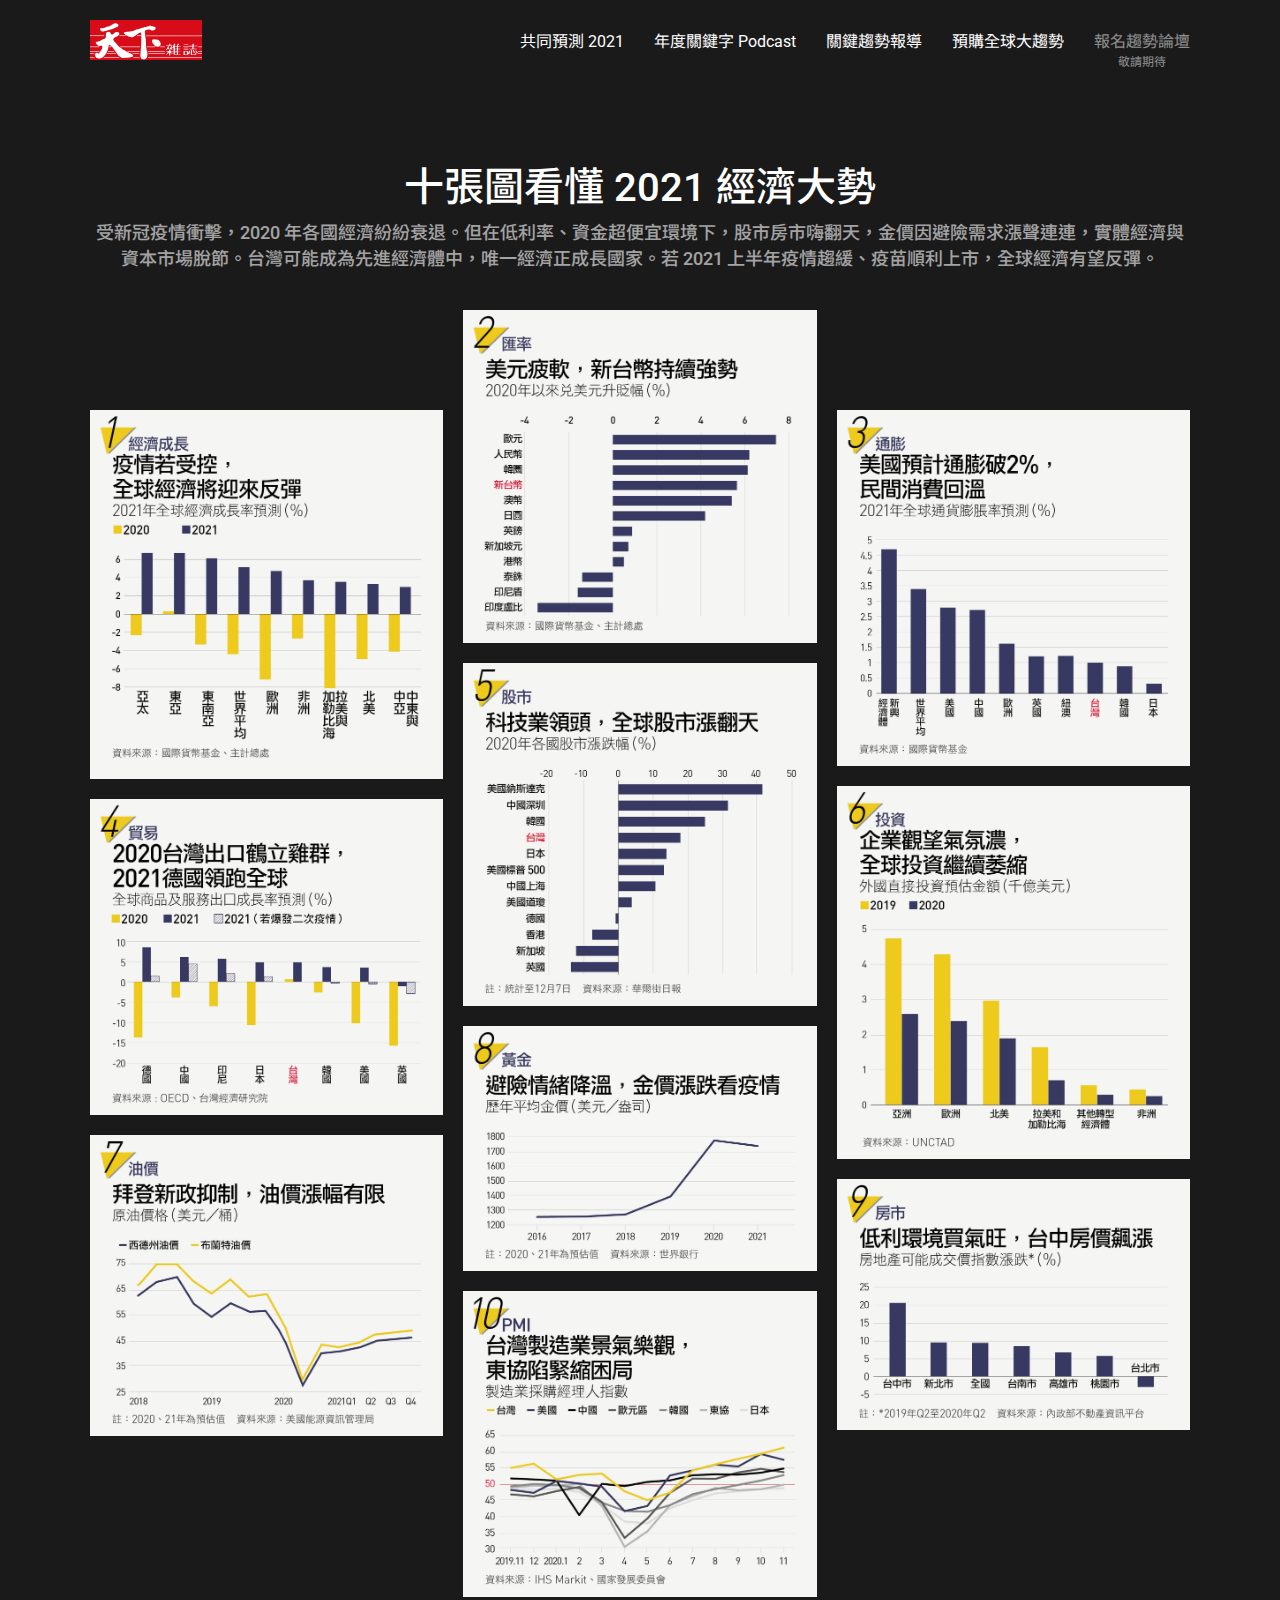
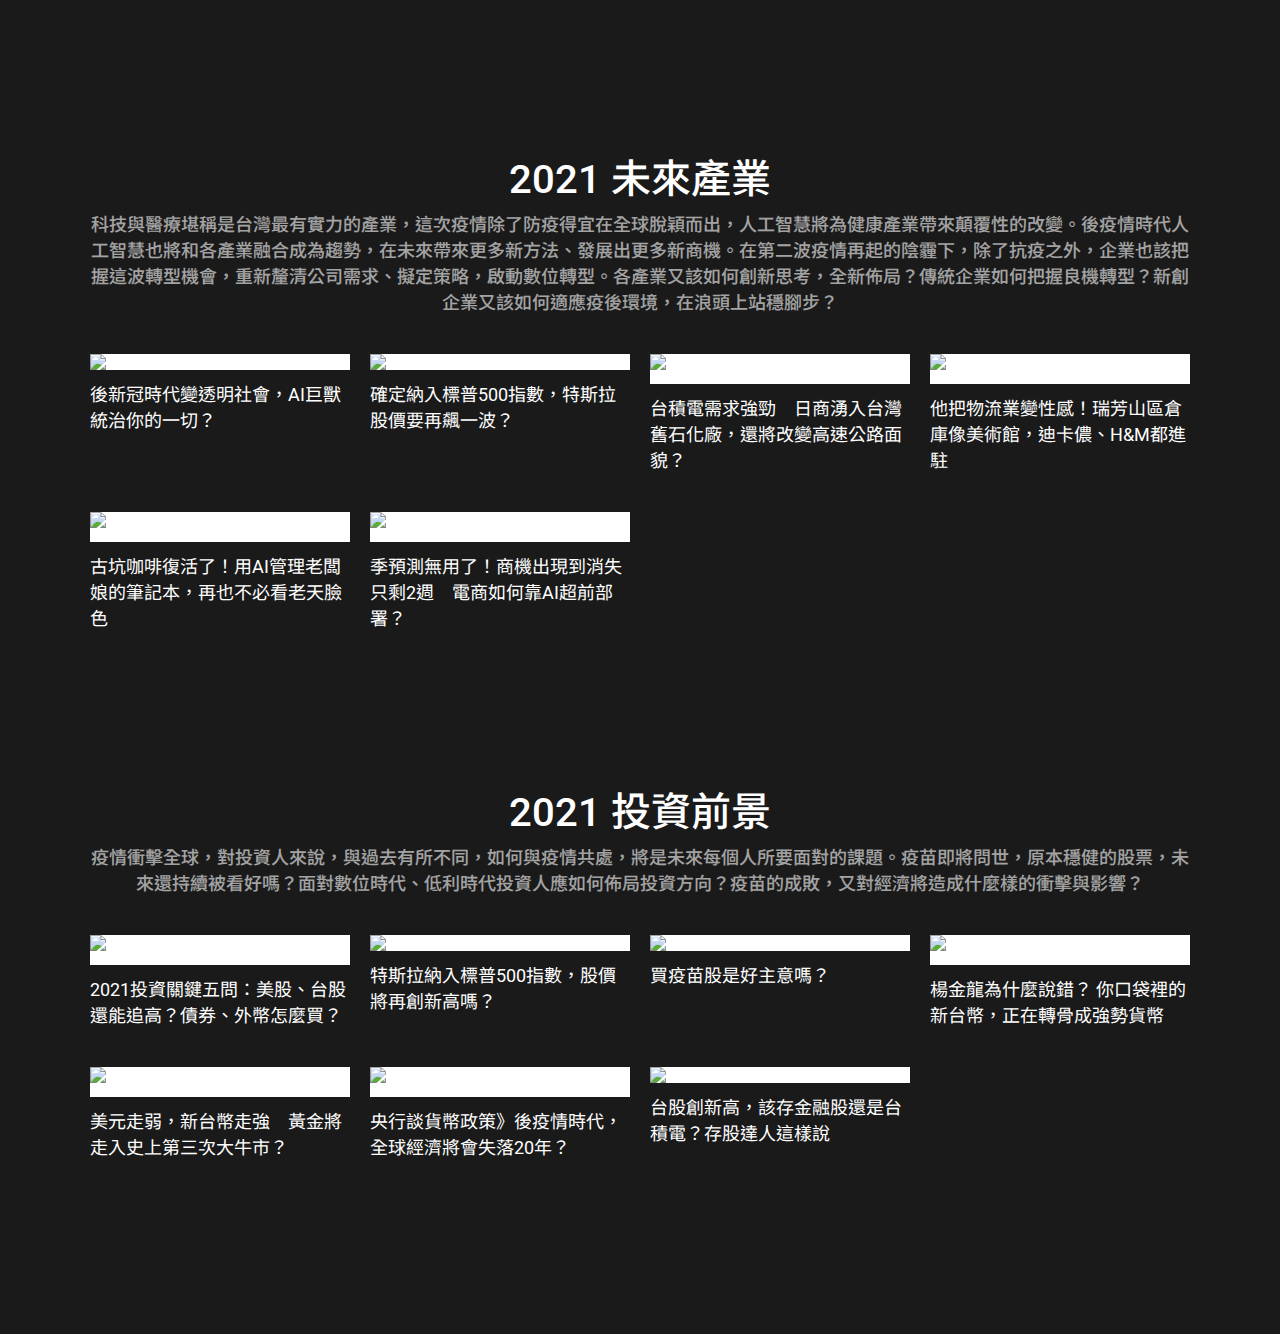
==== article.html @ dfbf4209 "關鍵趨勢報導" ====
<!DOCTYPE html>
<html lang="zh-Hant-TW">

<head>
    <meta charset="UTF-8">
    <meta name="viewport" content="width=device-width, initial-scale=1.0">
    <title>關鍵趨勢報導－2021亞洲經濟大預測－#年度12大關鍵字 #領先一步準備未來</title>
    <link rel="stylesheet" href="https://cdnjs.cloudflare.com/ajax/libs/slick-carousel/1.8.1/slick.min.css">
    <link rel="stylesheet" href="assets/css/style.css">
</head>

<body>
    <header>
        <div class="container">
            <div class="hamburger">
                <span></span>
                <span></span>
                <span></span>
            </div>
            <a href="https://www.cw.com.tw/" target="_blank" class="logo"><img src="assets/images/logo.svg" alt="天下雜誌"></a>
            <nav>
                <ul>
                    <li><a class="smooth-scroll" href="index.html#question">共同預測 2021</a></li>
                    <li><a href="keyword.html">年度關鍵字 Podcast</a></li>
                    <li><a href="article.html">關鍵趨勢報導</a></li>
                    <li><a class="smooth-scroll" href="index.html#register">預購全球大趨勢</a></li>
                    <li><a class="tbc" href="#!">報名趨勢論壇</a></li>
                </ul>
            </nav>
        </div>
    </header>
    <section class="keywords" id="keywords">
        <div class="container pb-m-40 pb-d-40">
            <h1 class="h2 my0 text-center">十張圖看懂 2021 經濟大勢</h1>
            <h5 class="mt5 mb40 text-center">
                受新冠疫情衝擊，2020 年各國經濟紛紛衰退。但在低利率、資金超便宜環境下，股市房市嗨翻天，金價因避險需求漲聲連連，實體經濟與資本市場脫節。台灣可能成為先進經濟體中，唯一經濟正成長國家。若 2021 上半年疫情趨緩、疫苗順利上市，全球經濟有望反彈。
            </h5>
            <div class="img-card-grid img-card-grid-pc mt40 mb-d-50 pb-d-60">
                <img class="sp" src="assets/images/article/2021-future-1.jpg" alt="">
                <img src="assets/images/article/2021-future-4.jpg" alt="">
                <img src="assets/images/article/2021-future-7.jpg" alt="">
                <img src="assets/images/article/2021-future-2.jpg" alt="">
                <img src="assets/images/article/2021-future-5.jpg" alt="">
                <img src="assets/images/article/2021-future-8.jpg" alt="">
                <img src="assets/images/article/2021-future-10.jpg" alt="">
                <img class="sp" src="assets/images/article/2021-future-3.jpg" alt="">
                <img src="assets/images/article/2021-future-6.jpg" alt="">
                <img src="assets/images/article/2021-future-9.jpg" alt="">
            </div>
            <div class="img-card-grid img-card-grid-mb slide-mb">
                <div>
                    <img src="assets/images/article/2021-future-1.jpg" alt="">
                </div>
                <div>
                    <img src="assets/images/article/2021-future-2.jpg" alt="">
                </div>
                <div>
                    <img src="assets/images/article/2021-future-3.jpg" alt="">
                </div>
                <div>
                    <img src="assets/images/article/2021-future-4.jpg" alt="">
                </div>
                <div>
                    <img src="assets/images/article/2021-future-5.jpg" alt="">
                </div>
                <div>
                    <img src="assets/images/article/2021-future-6.jpg" alt="">
                </div>
                <div>
                    <img src="assets/images/article/2021-future-7.jpg" alt="">
                </div>
                <div>
                    <img src="assets/images/article/2021-future-8.jpg" alt="">
                </div>
                <div>
                    <img src="assets/images/article/2021-future-9.jpg" alt="">
                </div>
                <div>
                    <img src="assets/images/article/2021-future-10.jpg" alt="">
                </div>
            </div>
        </div>
        <hr class="my0">
        <div class="container pt-m-60 pb-m-40">
            <h1 class="h2 my0 text-center">2021 未來產業</h1>
            <h5 class="mt5 mb40 text-center">
                科技與醫療堪稱是台灣最有實力的產業，這次疫情除了防疫得宜在全球脫穎而出，人工智慧將為健康產業帶來顛覆性的改變。後疫情時代人工智慧也將和各產業融合成為趨勢，在未來帶來更多新方法、發展出更多新商機。在第二波疫情再起的陰霾下，除了抗疫之外，企業也該把握這波轉型機會，重新釐清公司需求、擬定策略，啟動數位轉型。各產業又該如何創新思考，全新佈局？傳統企業如何把握良機轉型？新創企業又該如何適應疫後環境，在浪頭上站穩腳步？
            </h5>
            <div class="card-group card-group-4 slide-mb mt40 mb-d-50 pb-d-60">
                <a href="https://www.cw.com.tw/article/5101632" target="_blank" class="card mb-d-40">
                    <img src="https://storage.googleapis.com/www-cw-com-tw/article/202008/article-5f438620574fd.jpg" alt="後新冠時代變透明社會，AI巨獸統治你的一切？">
                    <div class="h5 mt10 mb0">後新冠時代變透明社會，AI巨獸統治你的一切？</div>
                </a>
                <a href="https://www.cw.com.tw/article/5102801" target="_blank" class="card mb-d-40">
                    <img src="https://storage.googleapis.com/www-cw-com-tw/article/202011/article-5fb39278b1494.jpg" alt="確定納入標普500指數，特斯拉股價要再飆一波？">
                    <div class="h5 mt10 mb0">確定納入標普500指數，特斯拉股價要再飆一波？</div>
                </a>
                <a href="https://www.cw.com.tw/article/5102483" target="_blank" class="card mb-d-40">
                    <img src="https://storage.googleapis.com/www-cw-com-tw/article/202010/article-5f97c91871b07.JPG" alt="台積電需求強勁　日商湧入台灣舊石化廠，還將改變高速公路面貌？">
                    <div class="h5 mt10 mb0">台積電需求強勁　日商湧入台灣舊石化廠，還將改變高速公路面貌？</div>
                </a>
                <a href="https://www.cw.com.tw/article/5103011" target="_blank" class="card mb-d-40">
                    <img src="https://storage.googleapis.com/www-cw-com-tw/article/202012/article-5fc76b6b85961.JPG" alt="他把物流業變性感！瑞芳山區倉庫像美術館，迪卡儂、H&M都進駐">
                    <div class="h5 mt10 mb0">他把物流業變性感！瑞芳山區倉庫像美術館，迪卡儂、H&M都進駐</div>
                </a>
                <a href="https://www.cw.com.tw/article/5102019" target="_blank" class="card mb-d-40">
                    <img src="https://storage.googleapis.com/www-cw-com-tw/article/202009/purchase-reauisition-5f68545219616.jpg" alt="古坑咖啡復活了！用AI管理老闆娘的筆記本，再也不必看老天臉色">
                    <div class="h5 mt10 mb0">古坑咖啡復活了！用AI管理老闆娘的筆記本，再也不必看老天臉色</div>
                </a>
                <a href="https://www.cw.com.tw/article/5101724" target="_blank" class="card mb-d-40">
                    <img src="https://storage.googleapis.com/www-cw-com-tw/article/202008/article-5f48b5262040c.jpg" alt="季預測無用了！商機出現到消失只剩2週　電商如何靠AI超前部署？">
                    <div class="h5 mt10 mb0">季預測無用了！商機出現到消失只剩2週　電商如何靠AI超前部署？</div>
                </a>
            </div>
        </div>
        <hr class="my0">
        <div class="container pt-m-60 pb-m-40">
            <h1 class="h2 my0 text-center">2021 投資前景</h1>
            <h5 class="mt5 mb40 text-center">
                疫情衝擊全球，對投資人來說，與過去有所不同，如何與疫情共處，將是未來每個人所要面對的課題。疫苗即將問世，原本穩健的股票，未來還持續被看好嗎？面對數位時代、低利時代投資人應如何佈局投資方向？疫苗的成敗，又對經濟將造成什麼樣的衝擊與影響？
            </h5>
            <div class="card-group card-group-4 slide-mb mt40 mb-d-60">
                <a href="https://www.cw.com.tw/article/5103087" target="_blank" class="card mb-d-40">
                    <img src="https://storage.googleapis.com/www-cw-com-tw/article/202012/article-5fd09a6ea65d0.jpg" alt="2021投資關鍵五問：美股、台股還能追高？債券、外幣怎麼買？">
                    <div class="h5 mt10 mb0">2021投資關鍵五問：美股、台股還能追高？債券、外幣怎麼買？</div>
                </a>
                <a href="https://www.cw.com.tw/article/5104018" target="_blank" class="card mb-d-40">
                    <img src="https://storage.googleapis.com/www-cw-com-tw/article/202012/article-5fdc9a2f07ecf.jpg" alt="特斯拉納入標普500指數，股價將再創新高嗎？">
                    <div class="h5 mt10 mb0">特斯拉納入標普500指數，股價將再創新高嗎？</div>
                </a>
                <a href="https://www.cw.com.tw/article/5102726" target="_blank" class="card mb-d-40">
                    <img src="https://storage.googleapis.com/www-cw-com-tw/article/202011/article-5fad09c7420c3.jpg" alt="買疫苗股是好主意嗎？">
                    <div class="h5 mt10 mb0">買疫苗股是好主意嗎？</div>
                </a>
                <a href="https://www.cw.com.tw/article/5102124" target="_blank" class="card mb-d-40">
                    <img src="https://storage.googleapis.com/www-cw-com-tw/article/202009/article-5f71fe418486e.jpg" alt="楊金龍為什麼說錯？ 楊金龍為什麼說錯？ 你口袋裡的新台幣，正在轉骨成強勢貨幣">
                    <div class="h5 mt10 mb0">楊金龍為什麼說錯？ 你口袋裡的新台幣，正在轉骨成強勢貨幣</div>
                </a>
                <a href="https://www.cw.com.tw/article/5101689" target="_blank" class="card mb-d-40">
                    <img src="https://storage.googleapis.com/www-cw-com-tw/article/202008/article-5f464f5c5f953.jpg" alt="美元走弱，新台幣走強　黃金將走入史上第三次大牛市？">
                    <div class="h5 mt10 mb0">美元走弱，新台幣走強　黃金將走入史上第三次大牛市？</div>
                </a>
                <a href="https://www.cw.com.tw/article/5101437" target="_blank" class="card mb-d-40">
                    <img src="https://storage.googleapis.com/www-cw-com-tw/article/202008/article-5f2d067b1d452.jpg" alt="央行談貨幣政策》後疫情時代，全球經濟將會失落20年？">
                    <div class="h5 mt10 mb0">央行談貨幣政策》後疫情時代，全球經濟將會失落20年？</div>
                </a>
                <a href="https://www.cw.com.tw/article/5103003" target="_blank" class="card mb-d-40">
                    <img src="https://storage.googleapis.com/www-cw-com-tw/article/202012/article-5fc62423505f6.jpg" alt="台股創新高，該存金融股還是台積電？存股達人這樣說">
                    <div class="h5 mt10 mb0">台股創新高，該存金融股還是台積電？存股達人這樣說</div>
                </a>
            </div>
        </div>
    </section>
    <script src="https://code.jquery.com/jquery-1.12.4.min.js"></script>
    <script src="https://cdnjs.cloudflare.com/ajax/libs/jquery-easing/1.4.1/jquery.easing.min.js"></script>
    <script src="https://cdnjs.cloudflare.com/ajax/libs/slick-carousel/1.8.1/slick.min.js"></script>
    <script src="assets/js/style.js"></script>
    <script src="assets/js/keywords.js"></script>
</body>

</html>
---- assets/css/style.css ----
﻿/*! normalize.css v3.0.0 | HTML5 Display Definitions | MIT License | git.io/normalize */@import url("https://fonts.googleapis.com/css2?family=Noto+Sans+TC:wght@100;300;400;500;700&display=swap");@import url("https://fonts.googleapis.com/css2?family=Roboto:wght@100;300;400;500;700&display=swap");@import url("https://fonts.googleapis.com/css2?family=Noto+Serif+TC:wght@300;400;500;600;700;900&display=swap");@import url("https://fonts.googleapis.com/css2?family=Playfair+Display:wght@400;500;600;700&display=swap");article,aside,details,figcaption,figure,footer,header,hgroup,main,nav,section,summary{display:block}audio,canvas,progress,video{display:inline-block;vertical-align:baseline}audio:not([controls]){display:none;height:0}[hidden],template{display:none}/*! normalize.css v3.0.0 | Base | MIT License | git.io/normalize */html{font-family:sans-serif;-webkit-text-size-adjust:100%;-ms-text-size-adjust:100%}body{margin:0}/*! normalize.css v3.0.0 | Links | MIT License | git.io/normalize */a{background:transparent}a:active,a:hover{outline:0}/*! normalize.css v3.0.0 | Embedded Content | MIT License | git.io/normalize */img{border:0}svg:not(:root){overflow:hidden}/*! normalize.css v3.0.0 | Figures | MIT License | git.io/normalize */figure{margin:1em 40px}hr{-moz-box-sizing:content-box;box-sizing:content-box;height:0}pre{overflow:auto}code,kbd,pre,samp{font-family:monospace, monospace;font-size:1em}/*! normalize.css v3.0.0 | Forms | MIT License | git.io/normalize */button,input,optgroup,select,textarea{color:inherit;font:inherit;margin:0}button{overflow:visible}button,select{text-transform:none}button,html input[type="button"],input[type="reset"],input[type="submit"]{-webkit-appearance:button;cursor:pointer}button[disabled],html input[disabled]{cursor:default}button::-moz-focus-inner,input::-moz-focus-inner{border:0;padding:0}input{line-height:normal}input[type="checkbox"],input[type="radio"]{box-sizing:border-box;padding:0}input[type="number"]::-webkit-inner-spin-button,input[type="number"]::-webkit-outer-spin-button{height:auto}input[type="search"]{-webkit-appearance:textfield;-moz-box-sizing:content-box;-webkit-box-sizing:content-box;box-sizing:content-box}input[type="search"]::-webkit-search-cancel-button,input[type="search"]::-webkit-search-decoration{-webkit-appearance:none}fieldset{border:1px solid #c0c0c0;margin:0 2px;padding:0.35em 0.625em 0.75em}legend{border:0;padding:0}textarea{overflow:auto}optgroup{font-weight:bold}/*! normalize.css v3.0.0 | Tables | MIT License | git.io/normalize */table{border-collapse:collapse;border-spacing:0}td,th{padding:0}ul,ol{padding-left:1.15em}.font-weight-500{font-weight:500}.font-weight-700{font-weight:700}.font-weight-900{font-weight:900}html{min-height:100%;height:100%;font-family:-apple-system, BlinkMacSystemFont, San Francisco, Roboto, Segoe UI, Helvetica Neue, sans-serif;font-size:62.5%;-webkit-font-smoothing:antialiased;-moz-osx-font-smoothing:grayscale;text-size-adjust:100%;text-rendering:optimizeLegibility}button,input,optgroup,select,textarea{font-family:inherit}.sr-only{position:absolute !important;padding:0 !important;margin:0 !important;width:0 !important;height:0 !important;font-size:0 !important}*,*::before,*::after{-moz-box-sizing:border-box;-webkit-box-sizing:border-box;box-sizing:border-box}body{position:relative;min-height:100%;height:100%;background-color:#1a1a1a}@media (min-width: 1024px){body{font-family:'Roboto', 'Noto Sans TC', '思源黑體 TC', '思源黑體 TW', '思源黑體', '微軟正黑體', '繁黑體', 'Microsoft JhengHei', 'Lato', 'Arial', 'Segoe UI Emoji', 'Segoe UI Symbol', '新細明體', sans-serif;font-display:swap}}.serif{font-family:'Playfair Display', 'Noto Serif TC', '思源宋體 TC', '思源宋體 TW', '思源宋體', serif}a,button.btn{text-decoration:none}@media (min-width: 1024px){a,button.btn{-moz-transition:color .2s,border .2s,background .2s;-o-transition:color .2s,border .2s,background .2s;-webkit-transition:color .2s,border .2s,background .2s;transition:color .2s,border .2s,background .2s}}img{display:block}.clearfix,.clearfix::before,.clearfix::after{display:table;clear:both}.text-center{text-align:center}.m0{margin:0px !important}.ml0,.mx0{margin-left:0px !important}.mr0,.mx0{margin-right:0px !important}.mt0,.my0{margin-top:0px !important}.mb0,.my0{margin-bottom:0px !important}.m5{margin:5px !important}.ml5,.mx5{margin-left:5px !important}.mr5,.mx5{margin-right:5px !important}.mt5,.my5{margin-top:5px !important}.mb5,.my5{margin-bottom:5px !important}.m10{margin:10px !important}.ml10,.mx10{margin-left:10px !important}.mr10,.mx10{margin-right:10px !important}.mt10,.my10{margin-top:10px !important}.mb10,.my10{margin-bottom:10px !important}.m20{margin:20px !important}.ml20,.mx20{margin-left:20px !important}.mr20,.mx20{margin-right:20px !important}.mt20,.my20{margin-top:20px !important}.mb20,.my20{margin-bottom:20px !important}.m30{margin:30px !important}.ml30,.mx30{margin-left:30px !important}.mr30,.mx30{margin-right:30px !important}.mt30,.my30{margin-top:30px !important}.mb30,.my30{margin-bottom:30px !important}.m40{margin:40px !important}.ml40,.mx40{margin-left:40px !important}.mr40,.mx40{margin-right:40px !important}.mt40,.my40{margin-top:40px !important}.mb40,.my40{margin-bottom:40px !important}.m50{margin:50px !important}.ml50,.mx50{margin-left:50px !important}.mr50,.mx50{margin-right:50px !important}.mt50,.my50{margin-top:50px !important}.mb50,.my50{margin-bottom:50px !important}.m60{margin:60px !important}.ml60,.mx60{margin-left:60px !important}.mr60,.mx60{margin-right:60px !important}.mt60,.my60{margin-top:60px !important}.mb60,.my60{margin-bottom:60px !important}.p0{padding:0px !important}.pl0,.px0{padding-left:0px !important}.pr0,.px0{padding-right:0px !important}.pt0,.py0{padding-top:0px !important}.pb0,.py0{padding-bottom:0px !important}.p5{padding:5px !important}.pl5,.px5{padding-left:5px !important}.pr5,.px5{padding-right:5px !important}.pt5,.py5{padding-top:5px !important}.pb5,.py5{padding-bottom:5px !important}.p10{padding:10px !important}.pl10,.px10{padding-left:10px !important}.pr10,.px10{padding-right:10px !important}.pt10,.py10{padding-top:10px !important}.pb10,.py10{padding-bottom:10px !important}.p20{padding:20px !important}.pl20,.px20{padding-left:20px !important}.pr20,.px20{padding-right:20px !important}.pt20,.py20{padding-top:20px !important}.pb20,.py20{padding-bottom:20px !important}.p30{padding:30px !important}.pl30,.px30{padding-left:30px !important}.pr30,.px30{padding-right:30px !important}.pt30,.py30{padding-top:30px !important}.pb30,.py30{padding-bottom:30px !important}.p40{padding:40px !important}.pl40,.px40{padding-left:40px !important}.pr40,.px40{padding-right:40px !important}.pt40,.py40{padding-top:40px !important}.pb40,.py40{padding-bottom:40px !important}.p50{padding:50px !important}.pl50,.px50{padding-left:50px !important}.pr50,.px50{padding-right:50px !important}.pt50,.py50{padding-top:50px !important}.pb50,.py50{padding-bottom:50px !important}.p60{padding:60px !important}.pl60,.px60{padding-left:60px !important}.pr60,.px60{padding-right:60px !important}.pt60,.py60{padding-top:60px !important}.pb60,.py60{padding-bottom:60px !important}@media (min-width: 1024px){.m-d-0{margin:0px !important}.ml-d-0,.mx-d-0{margin-left:0px !important}.mr-d-0,.mx-d-0{margin-right:0px !important}.mt-d-0,.my-d-0{margin-top:0px !important}.mb-d-0,.my-d-0{margin-bottom:0px !important}.p-d-0{padding:0px !important}.pl-d-0,.px-d-0{padding-left:0px !important}.pr-d-0,.px-d-0{padding-right:0px !important}.pt-d-0,.py-d-0{padding-top:0px !important}.pb-d-0,.py-d-0{padding-bottom:0px !important}.m-d-5{margin:5px !important}.ml-d-5,.mx-d-5{margin-left:5px !important}.mr-d-5,.mx-d-5{margin-right:5px !important}.mt-d-5,.my-d-5{margin-top:5px !important}.mb-d-5,.my-d-5{margin-bottom:5px !important}.p-d-5{padding:5px !important}.pl-d-5,.px-d-5{padding-left:5px !important}.pr-d-5,.px-d-5{padding-right:5px !important}.pt-d-5,.py-d-5{padding-top:5px !important}.pb-d-5,.py-d-5{padding-bottom:5px !important}.m-d-10{margin:10px !important}.ml-d-10,.mx-d-10{margin-left:10px !important}.mr-d-10,.mx-d-10{margin-right:10px !important}.mt-d-10,.my-d-10{margin-top:10px !important}.mb-d-10,.my-d-10{margin-bottom:10px !important}.p-d-10{padding:10px !important}.pl-d-10,.px-d-10{padding-left:10px !important}.pr-d-10,.px-d-10{padding-right:10px !important}.pt-d-10,.py-d-10{padding-top:10px !important}.pb-d-10,.py-d-10{padding-bottom:10px !important}.m-d-20{margin:20px !important}.ml-d-20,.mx-d-20{margin-left:20px !important}.mr-d-20,.mx-d-20{margin-right:20px !important}.mt-d-20,.my-d-20{margin-top:20px !important}.mb-d-20,.my-d-20{margin-bottom:20px !important}.p-d-20{padding:20px !important}.pl-d-20,.px-d-20{padding-left:20px !important}.pr-d-20,.px-d-20{padding-right:20px !important}.pt-d-20,.py-d-20{padding-top:20px !important}.pb-d-20,.py-d-20{padding-bottom:20px !important}.m-d-30{margin:30px !important}.ml-d-30,.mx-d-30{margin-left:30px !important}.mr-d-30,.mx-d-30{margin-right:30px !important}.mt-d-30,.my-d-30{margin-top:30px !important}.mb-d-30,.my-d-30{margin-bottom:30px !important}.p-d-30{padding:30px !important}.pl-d-30,.px-d-30{padding-left:30px !important}.pr-d-30,.px-d-30{padding-right:30px !important}.pt-d-30,.py-d-30{padding-top:30px !important}.pb-d-30,.py-d-30{padding-bottom:30px !important}.m-d-40{margin:40px !important}.ml-d-40,.mx-d-40{margin-left:40px !important}.mr-d-40,.mx-d-40{margin-right:40px !important}.mt-d-40,.my-d-40{margin-top:40px !important}.mb-d-40,.my-d-40{margin-bottom:40px !important}.p-d-40{padding:40px !important}.pl-d-40,.px-d-40{padding-left:40px !important}.pr-d-40,.px-d-40{padding-right:40px !important}.pt-d-40,.py-d-40{padding-top:40px !important}.pb-d-40,.py-d-40{padding-bottom:40px !important}.m-d-50{margin:50px !important}.ml-d-50,.mx-d-50{margin-left:50px !important}.mr-d-50,.mx-d-50{margin-right:50px !important}.mt-d-50,.my-d-50{margin-top:50px !important}.mb-d-50,.my-d-50{margin-bottom:50px !important}.p-d-50{padding:50px !important}.pl-d-50,.px-d-50{padding-left:50px !important}.pr-d-50,.px-d-50{padding-right:50px !important}.pt-d-50,.py-d-50{padding-top:50px !important}.pb-d-50,.py-d-50{padding-bottom:50px !important}.m-d-60{margin:60px !important}.ml-d-60,.mx-d-60{margin-left:60px !important}.mr-d-60,.mx-d-60{margin-right:60px !important}.mt-d-60,.my-d-60{margin-top:60px !important}.mb-d-60,.my-d-60{margin-bottom:60px !important}.p-d-60{padding:60px !important}.pl-d-60,.px-d-60{padding-left:60px !important}.pr-d-60,.px-d-60{padding-right:60px !important}.pt-d-60,.py-d-60{padding-top:60px !important}.pb-d-60,.py-d-60{padding-bottom:60px !important}}@media (max-width: 1023px){.m-m-0{margin:0px !important}.ml-m-0,.mx-m-0{margin-left:0px !important}.mr-m-0,.mx-m-0{margin-right:0px !important}.mt-m-0,.my-m-0{margin-top:0px !important}.mb-m-0,.my-m-0{margin-bottom:0px !important}.p-m-0{padding:0px !important}.pl-m-0,.px-m-0{padding-left:0px !important}.pr-m-0,.px-m-0{padding-right:0px !important}.pt-m-0,.py-m-0{padding-top:0px !important}.pb-m-0,.py-m-0{padding-bottom:0px !important}.m-m-5{margin:5px !important}.ml-m-5,.mx-m-5{margin-left:5px !important}.mr-m-5,.mx-m-5{margin-right:5px !important}.mt-m-5,.my-m-5{margin-top:5px !important}.mb-m-5,.my-m-5{margin-bottom:5px !important}.p-m-5{padding:5px !important}.pl-m-5,.px-m-5{padding-left:5px !important}.pr-m-5,.px-m-5{padding-right:5px !important}.pt-m-5,.py-m-5{padding-top:5px !important}.pb-m-5,.py-m-5{padding-bottom:5px !important}.m-m-10{margin:10px !important}.ml-m-10,.mx-m-10{margin-left:10px !important}.mr-m-10,.mx-m-10{margin-right:10px !important}.mt-m-10,.my-m-10{margin-top:10px !important}.mb-m-10,.my-m-10{margin-bottom:10px !important}.p-m-10{padding:10px !important}.pl-m-10,.px-m-10{padding-left:10px !important}.pr-m-10,.px-m-10{padding-right:10px !important}.pt-m-10,.py-m-10{padding-top:10px !important}.pb-m-10,.py-m-10{padding-bottom:10px !important}.m-m-20{margin:20px !important}.ml-m-20,.mx-m-20{margin-left:20px !important}.mr-m-20,.mx-m-20{margin-right:20px !important}.mt-m-20,.my-m-20{margin-top:20px !important}.mb-m-20,.my-m-20{margin-bottom:20px !important}.p-m-20{padding:20px !important}.pl-m-20,.px-m-20{padding-left:20px !important}.pr-m-20,.px-m-20{padding-right:20px !important}.pt-m-20,.py-m-20{padding-top:20px !important}.pb-m-20,.py-m-20{padding-bottom:20px !important}.m-m-30{margin:30px !important}.ml-m-30,.mx-m-30{margin-left:30px !important}.mr-m-30,.mx-m-30{margin-right:30px !important}.mt-m-30,.my-m-30{margin-top:30px !important}.mb-m-30,.my-m-30{margin-bottom:30px !important}.p-m-30{padding:30px !important}.pl-m-30,.px-m-30{padding-left:30px !important}.pr-m-30,.px-m-30{padding-right:30px !important}.pt-m-30,.py-m-30{padding-top:30px !important}.pb-m-30,.py-m-30{padding-bottom:30px !important}.m-m-40{margin:40px !important}.ml-m-40,.mx-m-40{margin-left:40px !important}.mr-m-40,.mx-m-40{margin-right:40px !important}.mt-m-40,.my-m-40{margin-top:40px !important}.mb-m-40,.my-m-40{margin-bottom:40px !important}.p-m-40{padding:40px !important}.pl-m-40,.px-m-40{padding-left:40px !important}.pr-m-40,.px-m-40{padding-right:40px !important}.pt-m-40,.py-m-40{padding-top:40px !important}.pb-m-40,.py-m-40{padding-bottom:40px !important}.m-m-50{margin:50px !important}.ml-m-50,.mx-m-50{margin-left:50px !important}.mr-m-50,.mx-m-50{margin-right:50px !important}.mt-m-50,.my-m-50{margin-top:50px !important}.mb-m-50,.my-m-50{margin-bottom:50px !important}.p-m-50{padding:50px !important}.pl-m-50,.px-m-50{padding-left:50px !important}.pr-m-50,.px-m-50{padding-right:50px !important}.pt-m-50,.py-m-50{padding-top:50px !important}.pb-m-50,.py-m-50{padding-bottom:50px !important}.m-m-60{margin:60px !important}.ml-m-60,.mx-m-60{margin-left:60px !important}.mr-m-60,.mx-m-60{margin-right:60px !important}.mt-m-60,.my-m-60{margin-top:60px !important}.mb-m-60,.my-m-60{margin-bottom:60px !important}.p-m-60{padding:60px !important}.pl-m-60,.px-m-60{padding-left:60px !important}.pr-m-60,.px-m-60{padding-right:60px !important}.pt-m-60,.py-m-60{padding-top:60px !important}.pb-m-60,.py-m-60{padding-bottom:60px !important}}h1,.h1{font-size:4.4rem}h2,.h2{font-size:4rem}h3,.h3{font-size:3.2rem}h4,.h4{font-size:2.4rem}h5,.h5{font-size:1.8rem}h6,.h6{font-size:1.6rem}h1,.h1,h2,.h2,h3,.h3,h4,.h4,h5,.h5,h6,.h6{margin-top:1em;margin-bottom:1em}h1,h2,h3,h4,h5,h6{font-weight:600}@media (min-width: 768px){h1,h2,h3,h4,h5,h6{font-weight:500}}.container{width:calc(100% - 30px);margin-left:auto;margin-right:auto}@media (min-width: 375px){.container{width:calc(100% - 40px)}}@media (min-width: 1200px){.container{max-width:1100px}}.container.container-mb-fluid{width:100%;padding-left:15px;padding-right:15px}@media (min-width: 375px){.container.container-mb-fluid{padding-left:20px;padding-right:20px}}@media (min-width: 1200px){.container.container-mb-fluid{max-width:1100px}}.container-fluid{width:100%;padding-left:15px;padding-right:15px;margin-left:auto;margin-right:auto}@media (min-width: 375px){.container-fluid{padding-left:20px;padding-right:20px}}header{top:0;left:0;right:0;padding-top:20px;padding-bottom:20px;z-index:5}header.scroll{background-color:#000}header .container{position:relative;display:flex;align-items:center}@media (min-width: 970px){header .container{justify-content:space-between}}header a{display:block}header a.logo img{width:auto;height:30px}@media (min-width: 375px){header a.logo img{height:35px}}@media (min-width: 1024px){header a.logo img{height:40px}}.hamburger{position:relative;display:flex;justify-content:center;flex-direction:column;margin-right:20px;width:25px;height:25px;cursor:pointer;z-index:2}@media (min-width: 970px){.hamburger{display:none}}.hamburger span{display:block;position:relative;width:100%;height:2px;background-color:#fff;filter:progid:DXImageTransform.Microsoft.Alpha(enabled=false);opacity:1;-moz-transform:rotate(0deg);-ms-transform:rotate(0deg);-webkit-transform:rotate(0deg);transform:rotate(0deg);-moz-transition:linear .25s;-o-transition:linear .25s;-webkit-transition:linear .25s;transition:linear .25s}.hamburger span+span{margin-top:5px}.hamburger.active span:nth-child(1){top:6px;-moz-transform:rotate(45deg);-ms-transform:rotate(45deg);-webkit-transform:rotate(45deg);transform:rotate(45deg)}.hamburger.active span:nth-child(2){filter:progid:DXImageTransform.Microsoft.Alpha(Opacity=0);opacity:0}.hamburger.active span:nth-child(3){top:-8px;-moz-transform:rotate(-45deg);-ms-transform:rotate(-45deg);-webkit-transform:rotate(-45deg);transform:rotate(-45deg)}@media (max-width: 969px){nav{position:fixed;top:0;left:0;bottom:0;min-width:200px;padding-top:75px;background-color:#000;-moz-transform:translateX(-100%);-ms-transform:translateX(-100%);-webkit-transform:translateX(-100%);transform:translateX(-100%);-moz-transition:-moz-transform .3s;-o-transition:-o-transform .3s;-webkit-transition:-webkit-transform .3s;transition:transform .3s;z-index:1}}nav.active{-moz-transform:translateX(0%);-ms-transform:translateX(0%);-webkit-transform:translateX(0%);transform:translateX(0%)}nav ul{margin:0;padding:0;list-style:none;font-size:0}@media (min-width: 970px){nav ul li{display:inline-block;margin-left:2rem;vertical-align:middle}}@media (min-width: 1024px){nav ul li{margin-left:3rem}}@media (max-width: 969px){nav ul li{display:block;padding:5px 20px}}nav ul li a{position:relative;color:#fff;font-size:1.6rem}@media (max-width: 969px){nav ul li a{padding:15px 0}}nav ul li a:hover{color:#ffc800}nav ul li a.tbc{filter:progid:DXImageTransform.Microsoft.Alpha(Opacity=50);opacity:.5;cursor:not-allowed;-moz-transition:opacity .3s;-o-transition:opacity .3s;-webkit-transition:opacity .3s;transition:opacity .3s}nav ul li a.tbc:hover{color:#fff;filter:progid:DXImageTransform.Microsoft.Alpha(Opacity=75);opacity:.75}nav ul li a.tbc::after{content:"敬請期待";display:block;color:#fff;font-size:1.2rem}@media (min-width: 970px){nav ul li a.tbc::after{position:absolute;top:100%;left:50%;-moz-transform:translateX(-50%);-ms-transform:translateX(-50%);-webkit-transform:translateX(-50%);transform:translateX(-50%)}}footer{color:#fff}footer .container{padding-top:40px;padding-bottom:40px;border-top:1px solid #fff}footer p{font-size:0.875rem;line-height:1.15}footer p span{display:inline-block;margin-right:1em}.modal-open{overflow:hidden}.modal-open .modal{overflow-x:hidden;overflow-y:auto}.modal{position:fixed;top:0;left:0;display:none;width:100%;height:100%;overflow:hidden;outline:0;background-color:rgba(0,0,0,0.4);z-index:5}.modal-dialog{position:relative;width:auto;margin:15px;pointer-events:none}@media (min-width: 375px){.modal-dialog{margin:0 20px}}@media (min-width: 576px){.modal-dialog{margin:0 auto}}.modal.fade .modal-dialog{transition:-webkit-transform 0.3s ease-out;transition:transform 0.3s ease-out;transition:transform 0.3s ease-out, -webkit-transform 0.3s ease-out;-webkit-transform:translate(0, -50px);transform:translate(0, -50px)}@media (prefers-reduced-motion: reduce){.modal.fade .modal-dialog{transition:none}}.modal.show .modal-dialog{-webkit-transform:none;transform:none}.modal.modal-static .modal-dialog{-webkit-transform:scale(1.02);transform:scale(1.02)}.modal-dialog-scrollable{display:-ms-flexbox;display:flex;max-height:100%}.modal-dialog-scrollable .modal-content{max-height:100%;overflow:hidden}.modal-dialog-scrollable .modal-header,.modal-dialog-scrollable .modal-footer{-ms-flex-negative:0;flex-shrink:0}.modal-dialog-scrollable .modal-body{overflow-y:auto}.modal-dialog-centered{display:-ms-flexbox;display:flex;-ms-flex-align:center;align-items:center;min-height:calc(100% - 30px)}.modal-dialog-centered::before{display:block;height:calc(100vh - 1rem);height:-webkit-min-content;height:-moz-min-content;height:min-content;content:""}.modal-dialog-centered.modal-dialog-scrollable{-ms-flex-direction:column;flex-direction:column;-ms-flex-pack:center;justify-content:center;height:100%}.modal-dialog-centered.modal-dialog-scrollable .modal-content{max-height:none}.modal-dialog-centered.modal-dialog-scrollable::before{content:none}.modal-content{position:relative;display:-ms-flexbox;display:flex;-ms-flex-direction:column;flex-direction:column;width:100%;pointer-events:auto;background-color:#fff;background-clip:padding-box;outline:0}.modal-backdrop{position:fixed;top:0;left:0;z-index:1040;width:100vw;height:100vh;background-color:rgba(0,0,0,0.8)}.modal-backdrop.fade{opacity:0}.modal-backdrop.show{opacity:1}.modal-body{position:relative;padding:40px}.modal-scrollbar-measure{position:absolute;top:-9999px;width:50px;height:50px;overflow:scroll}@media (min-width: 576px){.modal-dialog{max-width:520px}.modal-dialog-scrollable{max-height:100%}.modal-dialog-scrollable .modal-content{max-height:100%}.modal-dialog-centered{min-height:100%}.modal-dialog-centered::before{height:100%;height:-webkit-min-content;height:-moz-min-content;height:min-content}}section{padding-top:50px;padding-bottom:50px}@media (min-width: 1024px){section{padding-top:75px;padding-bottom:75px}}section.question .container{padding-top:40px;padding-bottom:40px;font-size:0;text-align:center}@media (min-width: 1024px){section.question .container{padding-top:80px;padding-bottom:80px}}section.question .container+.container{border-top:1px solid rgba(255,255,255,0.2)}section.question h6{display:table;color:#ffc800;margin-left:auto;margin-right:auto;line-height:3rem;border-bottom:2px solid #ffc800}section.question h2,section.question .h3,section.question h4,section.question .h4,section.question h5,section.question .h5,section.question .h6{color:#fff}section.question .h4 .h2{color:#ffc800}@media (min-width: 768px){section.question .h4 span{display:inline-block}}section.question .opacity60{filter:progid:DXImageTransform.Microsoft.Alpha(Opacity=60);opacity:.6}section.question .option button{position:relative;align-items:center;justify-content:center;margin-bottom:0;vertical-align:middle}@media (min-width: 414px){section.question .option button{display:inline-flex}}@media (max-width: 413px){section.question .option button{width:100%}}section.question .option button+button{margin-left:2rem}@media (max-width: 413px){section.question .option button+button{margin-top:1.6rem;margin-left:0}}section.question .option button span{display:block}section.question .option button span.percentage{display:none;margin-left:20px}section.question .option button span.percentage-bar{position:absolute;top:0;bottom:0;left:0;width:0;background-color:#fff;filter:progid:DXImageTransform.Microsoft.Alpha(Opacity=10);opacity:.1;-moz-transition:width .3s;-o-transition:width .3s;-webkit-transition:width .3s;transition:width .3s;z-index:-1}section.question .option button.selected{border:1px solid #ffc800}section.question .option button.selected span{color:#ffc800}section.question .option button.selected span.percentage-bar{background-color:#ffc800}section.question .option.done{position:relative}section.question .option.done::after{content:"";display:block;position:absolute;top:0;bottom:0;left:0;right:0;cursor:not-allowed}section.question .option.done button{justify-content:space-between}section.question .option.done button:hover{color:#fff;border-color:#fff}section.question .option.done button.selected:hover{color:#ffc800;border-color:#ffc800}section.question .option.done button span.percentage{display:block}@media (max-width: 767px){section.question .option.option-list button{width:100%;margin-bottom:0}section.question .option.option-list button+button{margin-top:1.6rem;margin-left:0}}section.keywords h1,section.keywords h5{color:#fff}section.keywords h5{filter:progid:DXImageTransform.Microsoft.Alpha(Opacity=60);opacity:.6}section.sponsor h2{color:#fff}section.sponsor .logo-list{margin:0;padding:0;list-style:none;font-size:0}section.sponsor .logo-list li{display:inline-block;padding:10px}section.sponsor .logo-list li img{display:block;height:100px}@media (min-width: 1024px){section.sponsor .logo-list li img{height:120px}}section.opening{position:relative;display:flex;align-items:center;justify-content:center;min-height:calc(100% - 115px);overflow:hidden;z-index:0}@media (max-width: 1023px){section.opening{min-height:calc(100% - 110px)}}section.opening h1{position:relative;display:table;width:84%;margin-left:auto;margin-right:auto}@media (min-width: 1024px){section.opening h1{max-width:825px}}section.opening h1 img{display:block}@media screen and (orientation: portrait){section.opening h1 img.year.landscape{display:none}}@media screen and (orientation: landscape){section.opening h1 img.year.portrait{display:none}}section.opening h1 .series{position:absolute;overflow:hidden}section.opening h1 .series img{width:100%;-moz-animation:series 7s infinite forwards linear;-webkit-animation:series 7s infinite forwards linear;animation:series 7s infinite forwards linear}@media screen and (orientation: portrait){section.opening h1 .series{top:16%;left:55%;width:40%}}@media screen and (orientation: landscape){section.opening h1 .series{top:52%;left:28.1%;width:20%;-moz-transform:translateY(-50%);-ms-transform:translateY(-50%);-webkit-transform:translateY(-50%);transform:translateY(-50%)}}section.opening h3{width:100%;padding:15px;margin-left:auto;margin-right:auto;color:#ffc800;line-height:1;background-color:#000;text-align:center}@media (min-width: 1024px){section.opening h3{max-width:825px}}@media (max-width: 1023px){section.opening h3{font-size:1.8rem}}section.opening .container{position:relative;padding-bottom:40px;z-index:1}section.opening .keyword{position:absolute;top:0;bottom:0;left:0;right:0;margin:0 -8rem;padding:0;list-style:none;font-size:0;text-align:center}section.opening .keyword li{display:inline-block;vertical-align:middle;margin:0 0.8rem 1rem;color:#fff;font-size:1.6rem;filter:progid:DXImageTransform.Microsoft.Alpha(Opacity=20);opacity:.2}section.opening .keyword li.active{color:#ffc800;font-size:2.4rem;filter:progid:DXImageTransform.Microsoft.Alpha(Opacity=40);opacity:.4;overflow:hidden}section.opening .keyword li.active span{position:relative;-moz-animation:keyid 4s infinite forwards linear;-webkit-animation:keyid 4s infinite forwards linear;animation:keyid 4s infinite forwards linear}@-moz-keyframes keyid{0%{left:0}34%{left:0}36%{left:100%}50%{right:100%}84%{right:100%}86%{right:0}100%{right:0}}@-webkit-keyframes keyid{0%{left:0}34%{left:0}36%{left:100%}50%{right:100%}84%{right:100%}86%{right:0}100%{right:0}}@keyframes keyid{0%{left:0}34%{left:0}36%{left:100%}50%{right:100%}84%{right:100%}86%{right:0}100%{right:0}}@-moz-keyframes series{0%{-moz-transform:translateY(0);transform:translateY(0)}39%{-moz-transform:translateY(0);transform:translateY(0)}41%{-moz-transform:translateY(100%);transform:translateY(100%)}49.9%{-moz-transform:translateY(100%);transform:translateY(100%)}50%{-moz-transform:translateY(-100%);transform:translateY(-100%)}57%{-moz-transform:translateY(-100%);transform:translateY(-100%)}59%{-moz-transform:translateY(0);transform:translateY(0)}100%{-moz-transform:translateY(0);transform:translateY(0)}}@-webkit-keyframes series{0%{-webkit-transform:translateY(0);transform:translateY(0)}39%{-webkit-transform:translateY(0);transform:translateY(0)}41%{-webkit-transform:translateY(100%);transform:translateY(100%)}49.9%{-webkit-transform:translateY(100%);transform:translateY(100%)}50%{-webkit-transform:translateY(-100%);transform:translateY(-100%)}57%{-webkit-transform:translateY(-100%);transform:translateY(-100%)}59%{-webkit-transform:translateY(0);transform:translateY(0)}100%{-webkit-transform:translateY(0);transform:translateY(0)}}@keyframes series{0%{-moz-transform:translateY(0);-ms-transform:translateY(0);-webkit-transform:translateY(0);transform:translateY(0)}39%{-moz-transform:translateY(0);-ms-transform:translateY(0);-webkit-transform:translateY(0);transform:translateY(0)}41%{-moz-transform:translateY(100%);-ms-transform:translateY(100%);-webkit-transform:translateY(100%);transform:translateY(100%)}49.9%{-moz-transform:translateY(100%);-ms-transform:translateY(100%);-webkit-transform:translateY(100%);transform:translateY(100%)}50%{-moz-transform:translateY(-100%);-ms-transform:translateY(-100%);-webkit-transform:translateY(-100%);transform:translateY(-100%)}57%{-moz-transform:translateY(-100%);-ms-transform:translateY(-100%);-webkit-transform:translateY(-100%);transform:translateY(-100%)}59%{-moz-transform:translateY(0);-ms-transform:translateY(0);-webkit-transform:translateY(0);transform:translateY(0)}100%{-moz-transform:translateY(0);-ms-transform:translateY(0);-webkit-transform:translateY(0);transform:translateY(0)}}a.btn,button.btn{display:inline-block;min-width:170px;padding:10px 20px;line-height:2.4rem;outline:0;-moz-transition:color .3s,background-color .3s,border-color .3s;-o-transition:color .3s,background-color .3s,border-color .3s;-webkit-transition:color .3s,background-color .3s,border-color .3s;transition:color .3s,background-color .3s,border-color .3s}a.btn.btn--outlined,button.btn.btn--outlined{color:#fff;background-color:transparent;border:1px solid #fff}a.btn.btn--outlined:hover,button.btn.btn--outlined:hover{color:#ffc800;border-color:#ffc800}a.btn.btn--contained,button.btn.btn--contained{color:#000;background-color:#ffc800;border:1px solid #ffc800}a.btn.btn--contained:hover,button.btn.btn--contained:hover{background-color:#ffe400;border-color:#ffe400}a.btn.btn--white,button.btn.btn--white{color:#fff;background-color:rgba(255,255,255,0.1);border:1px solid #fff}a.btn.btn--white:hover,button.btn.btn--white:hover{color:#ffc800;background-color:rgba(255,200,0,0.1);border-color:#ffc800}.card-group .card{display:block;width:100%;color:#fff;text-align:left}@media (min-width: 768px){.card-group .card{padding-left:10px;padding-right:10px}}.card-group .card:nth-child(4n+1){margin-left:0}.card-group .card img{width:100%;height:auto;background-color:#fff;-moz-transition:opacity .3s;-o-transition:opacity .3s;-webkit-transition:opacity .3s;transition:opacity .3s}.card-group .card:hover{color:#ffc800}.card-group .card:hover img{filter:progid:DXImageTransform.Microsoft.Alpha(Opacity=70);opacity:.7}@media (min-width: 768px){.card-group.card-group-4{margin-left:-10px;margin-right:-10px;display:flex;flex-wrap:wrap}}.card-group.card-group-4 .card{width:25%}.img-card-list{display:grid;grid-template-columns:repeat(1, 1fr);grid-auto-rows:1fr;grid-column-gap:20px;grid-row-gap:20px;font-size:0}@media (min-width: 560px){.img-card-list{grid-template-columns:repeat(2, 1fr)}}@media (min-width: 1024px){.img-card-list{grid-template-columns:repeat(3, 1fr)}}.img-card-list .img-card{position:relative;display:flex;flex-wrap:wrap;flex-direction:column;align-items:center;justify-content:center;width:100%;padding:40px 20px;overflow:hidden}.img-card-list .img-card img{position:absolute;top:0;left:0;width:100%;height:100%;object-fit:cover;z-index:-2}.img-card-list .img-card::before{content:"";display:block;position:absolute;top:0;left:0;width:100%;height:100%;background-color:#000;filter:progid:DXImageTransform.Microsoft.Alpha(Opacity=70);opacity:.7;z-index:-1}.img-card-list .img-card h3{color:#fff;line-height:4rem}.img-card-list .img-card h3::after{content:"";display:block;width:50px;height:2px;margin:10px auto;background-color:#ffc800}.img-card-list .img-card .h5{color:#fff}.img-card-list .img-card ul{margin:0;padding:0;list-style:none;font-size:0}.img-card-list .img-card ul li{display:inline-block;vertical-align:middle;color:#ffc800;text-shadow:2px 2px 2px rgba(0,0,0,0.5)}.img-card-list .img-card ul li+li{margin-left:1em}.img-card-list .img-card a.btn{display:table;margin-left:auto;margin-right:auto}.img-card-grid{font-size:0}@media (max-width: 767px){.img-card-grid.img-card-grid-pc{display:none}}@media (min-width: 768px){.img-card-grid.img-card-grid-pc{column-count:3;column-gap:20px}.img-card-grid.img-card-grid-mb{display:none}}.img-card-grid img{display:block;width:100%}@media (min-width: 768px){.img-card-grid img{margin-bottom:20px}.img-card-grid img.sp{padding-top:100px}}.slick-prev,.slick-next{position:absolute;top:50%;padding:0;background-color:transparent;border:0;outline:0;-moz-transform:translateY(-50%);-ms-transform:translateY(-50%);-webkit-transform:translateY(-50%);transform:translateY(-50%)}.slick-prev svg,.slick-next svg{width:20px}.slick-prev svg path,.slick-next svg path{fill:#fff}.slick-prev{left:0}.slick-next{right:0}.slick-slider{padding-left:50px;padding-right:50px}.loading{position:fixed;display:none;top:0;bottom:0;left:0;right:0;background-color:rgba(0,0,0,0.5);z-index:6}.spinner{position:absolute;top:50%;left:50%;pointer-events:none;width:32px;height:32px;margin-top:-16px;margin-left:-16px;border:2px solid transparent;border-color:#fff;border-top-color:#ffce1a;-moz-border-radius:50%;-webkit-border-radius:50%;border-radius:50%;animation:spin 1s, colour-wheel 3s;animation-iteration-count:infinite;animation-timing-function:ease-in-out}@-moz-keyframes spin{0%{-moz-transform:rotate(0);transform:rotate(0)}100%{-moz-transform:rotate(360deg);transform:rotate(360deg)}}@-webkit-keyframes spin{0%{-webkit-transform:rotate(0);transform:rotate(0)}100%{-webkit-transform:rotate(360deg);transform:rotate(360deg)}}@keyframes spin{0%{-moz-transform:rotate(0);-ms-transform:rotate(0);-webkit-transform:rotate(0);transform:rotate(0)}100%{-moz-transform:rotate(360deg);-ms-transform:rotate(360deg);-webkit-transform:rotate(360deg);transform:rotate(360deg)}}@-moz-keyframes colour-wheel{0%{border-top-color:#fff}33%{border-top-color:#ffce1a}66%{border-top-color:#ffc800}100%{border-top-color:#e6b400}}@-webkit-keyframes colour-wheel{0%{border-top-color:#fff}33%{border-top-color:#ffce1a}66%{border-top-color:#ffc800}100%{border-top-color:#e6b400}}@keyframes colour-wheel{0%{border-top-color:#fff}33%{border-top-color:#ffce1a}66%{border-top-color:#ffc800}100%{border-top-color:#e6b400}}.bottom{position:fixed;bottom:0;left:0;right:0;text-align:center;text-decoration:underline;background-color:#ffc800;-moz-transition:background-color .3s;-o-transition:background-color .3s;-webkit-transition:background-color .3s;transition:background-color .3s;cursor:pointer}.bottom:hover{background-color:#ffe400}.form input{border:1px solid #000;-moz-border-radius:0;-webkit-border-radius:0;border-radius:0;outline:0}.form input[type='text'],.form input[type='tel'],.form input[type='email']{width:100%;margin-bottom:10px;padding-left:15px;padding-right:15px;font-size:1.6rem;line-height:4.5rem}.form input.submit{display:block;width:100%;color:#fff;font-size:1.4rem;line-height:4.5rem;background-color:#000;-moz-transition:opacity .3s;-o-transition:opacity .3s;-webkit-transition:opacity .3s;transition:opacity .3s}.form label.check{display:block;position:relative;font-size:0;cursor:pointer}.form label.check span{display:inline-block;vertical-align:top;line-height:1.25;-moz-transition:all .3s;-o-transition:all .3s;-webkit-transition:all .3s;transition:all .3s}.form label.check span.checkbox__txt{width:calc(100% - 20px);padding-left:10px;font-size:1.2rem}.form label.check span.checkbox__mark{position:relative;top:0;left:0;width:20px;height:20px;background-color:transparent;border:1px solid #000}.form label.check span.checkbox__mark::after{content:"";display:none;position:absolute;top:50%;left:50%;width:5px;height:10px;border:solid #000;border-width:0 1px 1px 0;-moz-transform:translate(-50%, -60%) rotate(45deg);-ms-transform:translate(-50%, -60%) rotate(45deg);-webkit-transform:translate(-50%, -60%) rotate(45deg);transform:translate(-50%, -60%) rotate(45deg)}.form label.check input{position:absolute;width:0;height:0;overflow:hidden;opacity:0;cursor:pointer}.form label.check input:checked ~ span.checkbox__mark{border-color:#ffc800;background-color:#ffc800}.form label.check input:checked ~ span.checkbox__mark::after{display:block}.form label.check:hover input ~ span.checkbox__mark,.form label.check.active input ~ span.checkbox__mark{border-color:#ffc800}.cover-group{display:table;margin-left:auto;margin-right:auto;padding:30px;font-size:0;background-image:linear-gradient(236deg, #363636,#575757 50%,#282828)}@media (min-width: 414px){.cover-group{padding:40px}}.cover-group a{display:block;max-width:250px;width:90%}.cover-group a img{width:100%}.column-group{font-size:0}.column-group .column{vertical-align:bottom}@media (min-width: 1024px){.column-group .column{display:inline-block;width:50%}}@media (max-width: 1023px){.column-group .column+.column{margin-top:60px}}hr.my0{width:calc(100% - 40px);padding:0;margin-left:auto;margin-right:auto;border:solid #fff;border-width:1px 0 0;filter:progid:DXImageTransform.Microsoft.Alpha(Opacity=20);opacity:.2}@media (min-width: 1024px){hr.my0{display:none}}
/*# sourceMappingURL=style.css.map */
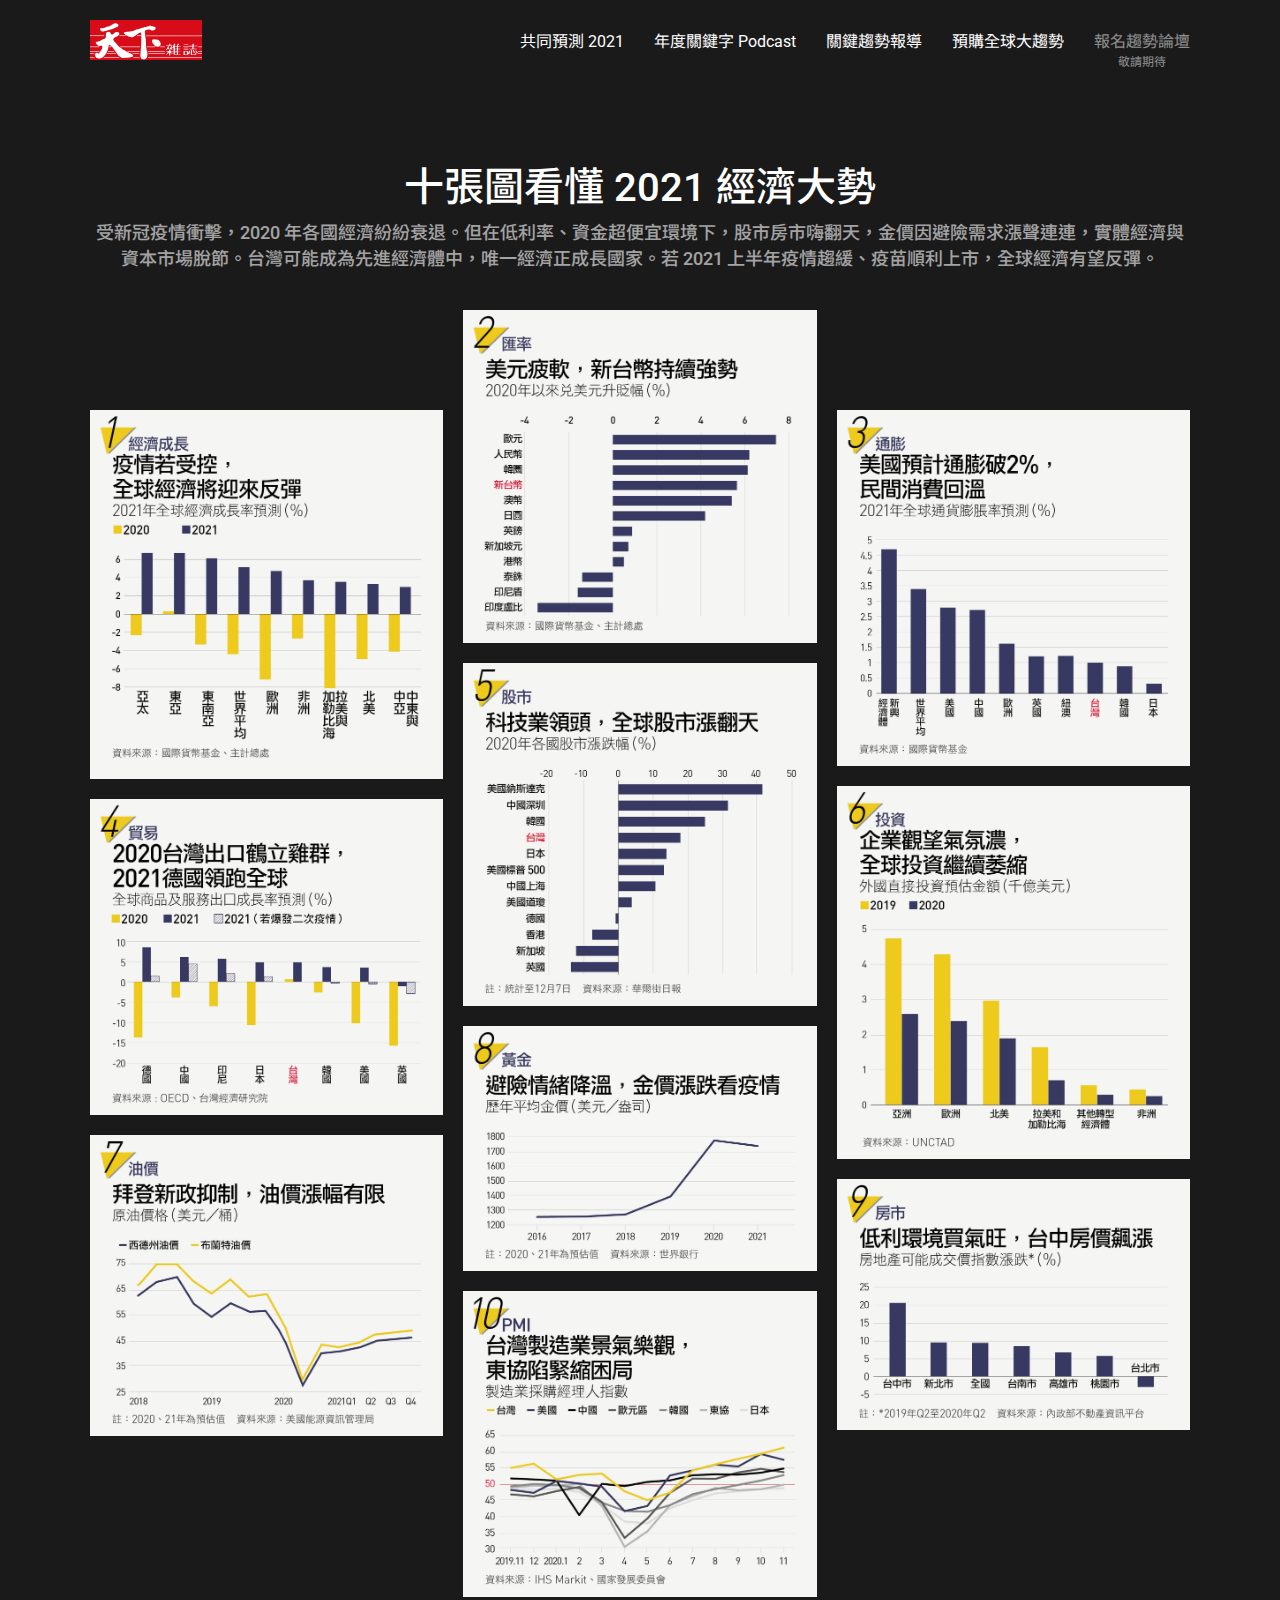
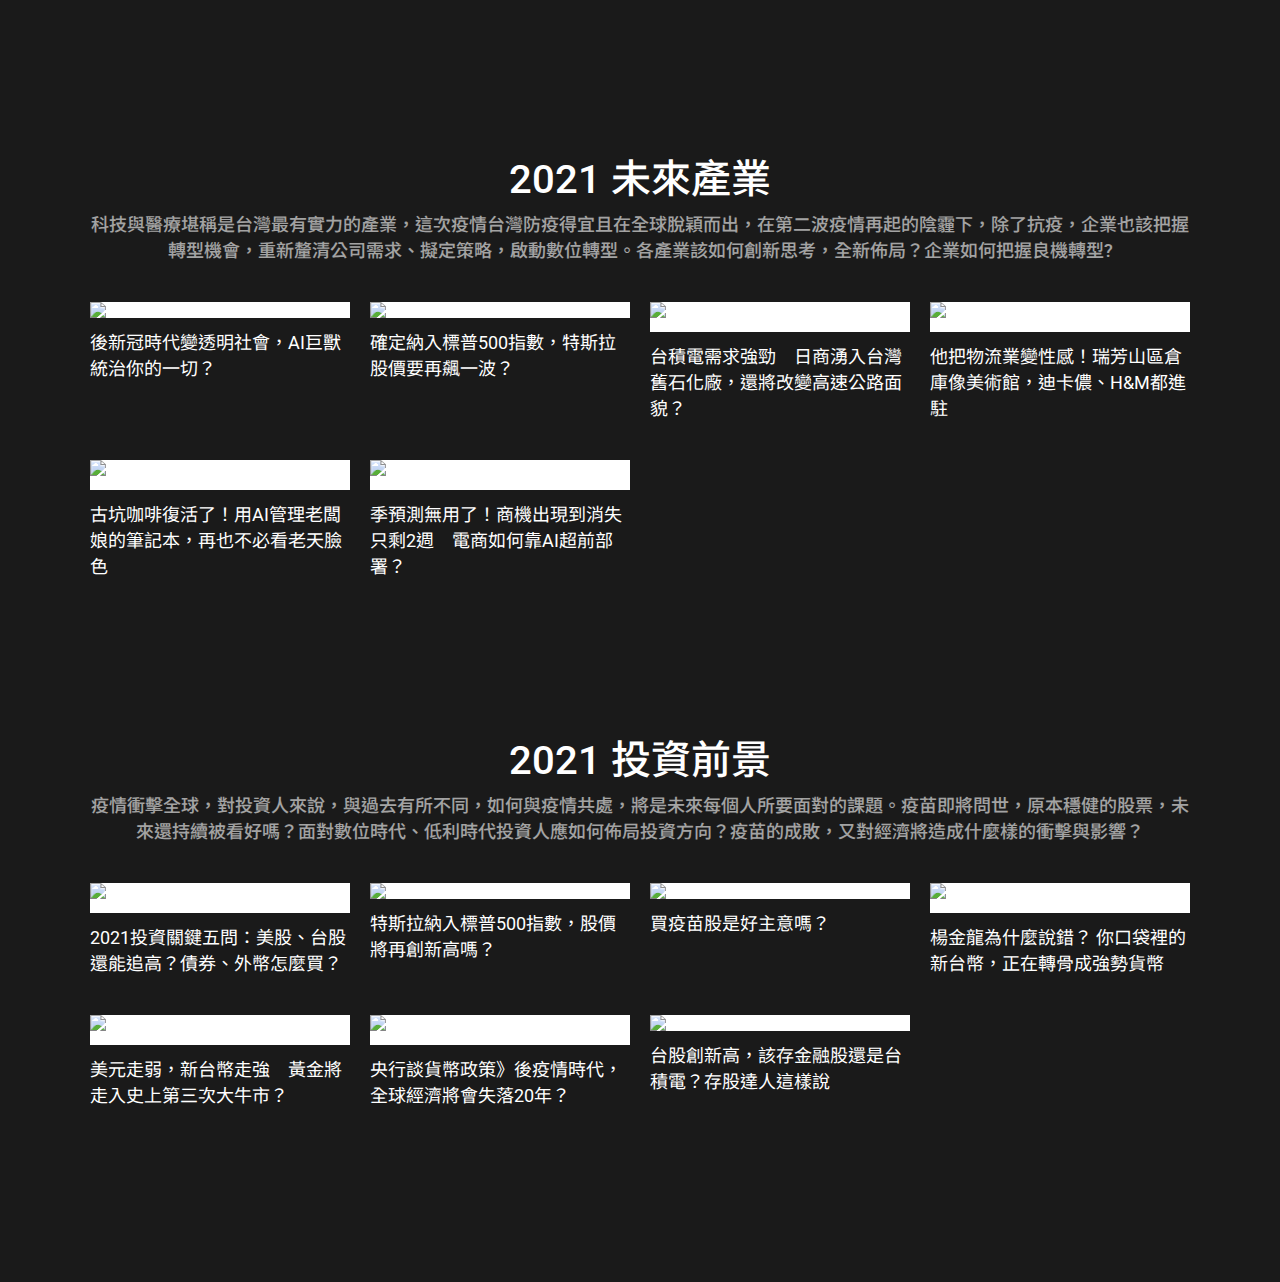
==== commit ea561758: "未來產業文案" ====
--- a/article.html
+++ b/article.html
@@ -84,7 +84,7 @@
         <div class="container pt-m-60 pb-m-40">
             <h1 class="h2 my0 text-center">2021 未來產業</h1>
             <h5 class="mt5 mb40 text-center">
-                科技與醫療堪稱是台灣最有實力的產業，這次疫情除了防疫得宜在全球脫穎而出，人工智慧將為健康產業帶來顛覆性的改變。後疫情時代人工智慧也將和各產業融合成為趨勢，在未來帶來更多新方法、發展出更多新商機。在第二波疫情再起的陰霾下，除了抗疫之外，企業也該把握這波轉型機會，重新釐清公司需求、擬定策略，啟動數位轉型。各產業又該如何創新思考，全新佈局？傳統企業如何把握良機轉型？新創企業又該如何適應疫後環境，在浪頭上站穩腳步？
+                科技與醫療堪稱是台灣最有實力的產業，這次疫情台灣防疫得宜且在全球脫穎而出，在第二波疫情再起的陰霾下，除了抗疫，企業也該把握轉型機會，重新釐清公司需求、擬定策略，啟動數位轉型。各產業該如何創新思考，全新佈局？企業如何把握良機轉型?
             </h5>
             <div class="card-group card-group-4 slide-mb mt40 mb-d-50 pb-d-60">
                 <a href="https://www.cw.com.tw/article/5101632" target="_blank" class="card mb-d-40">
